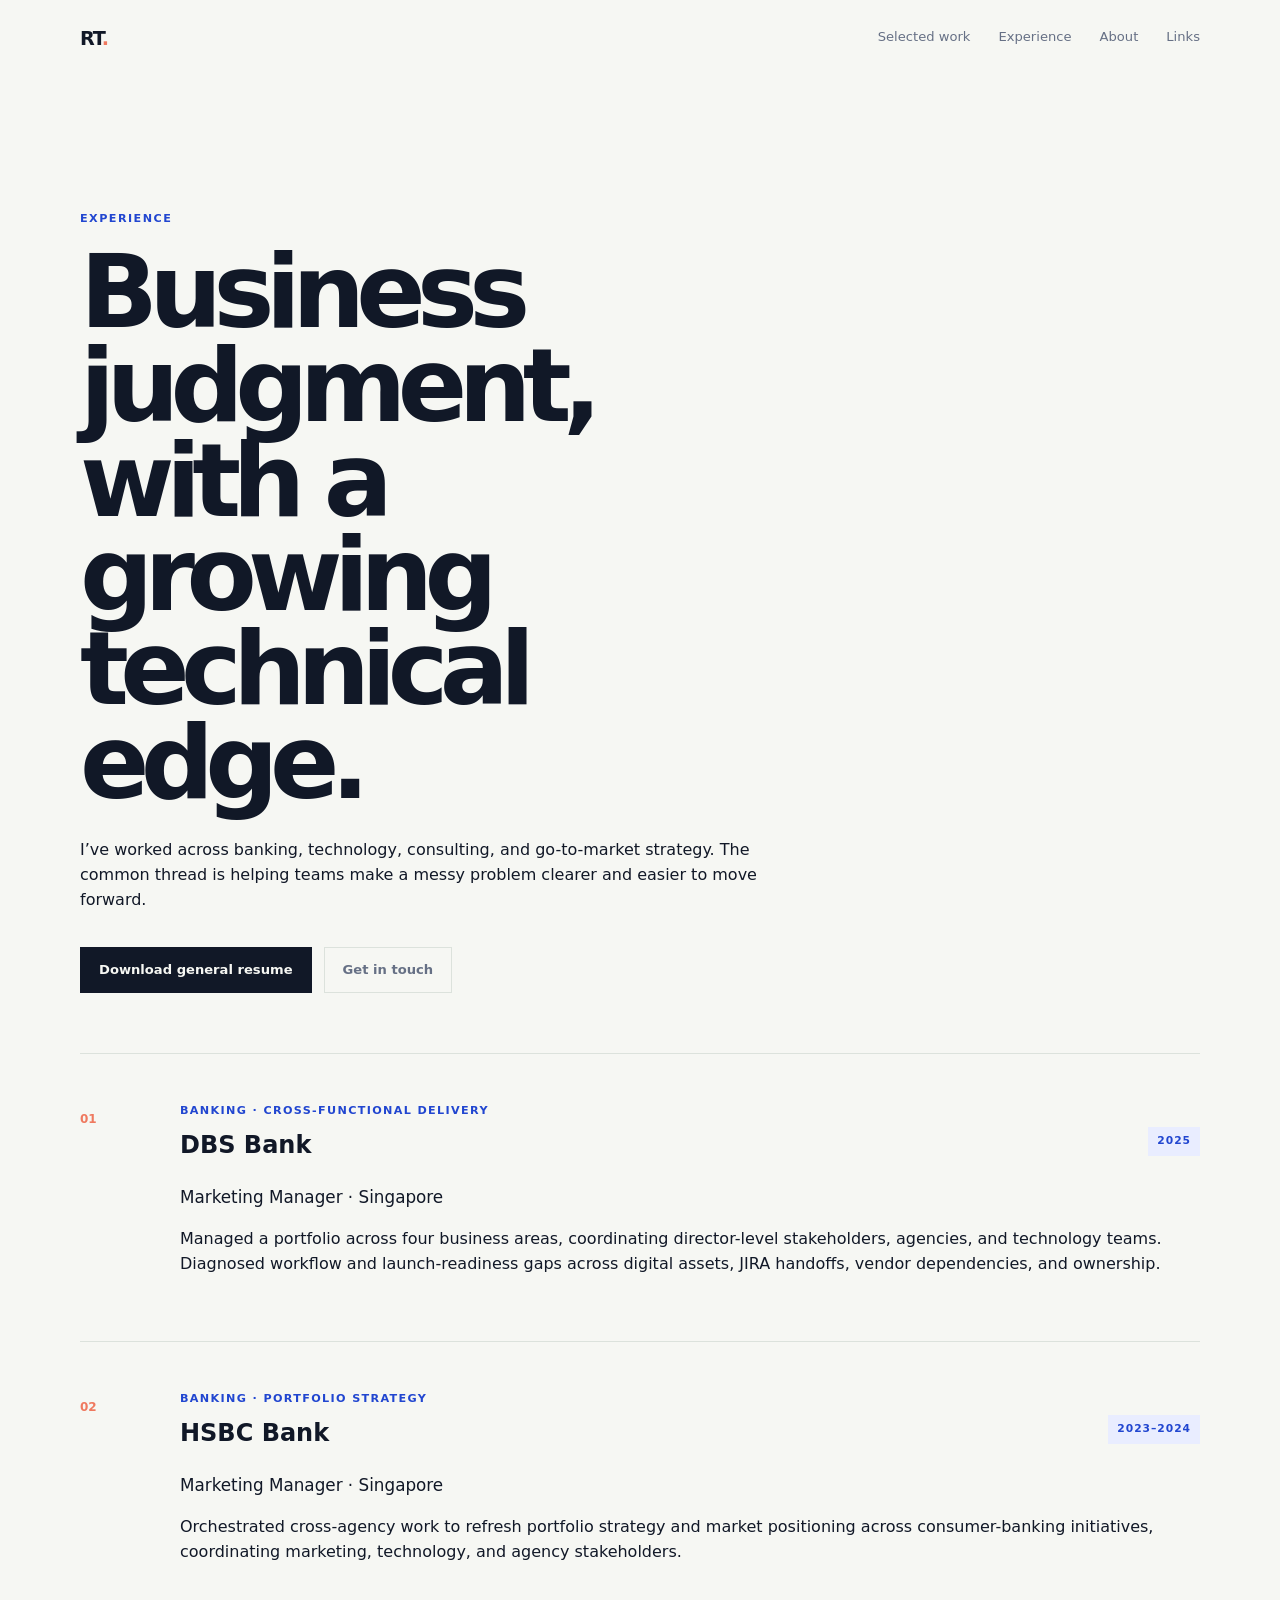
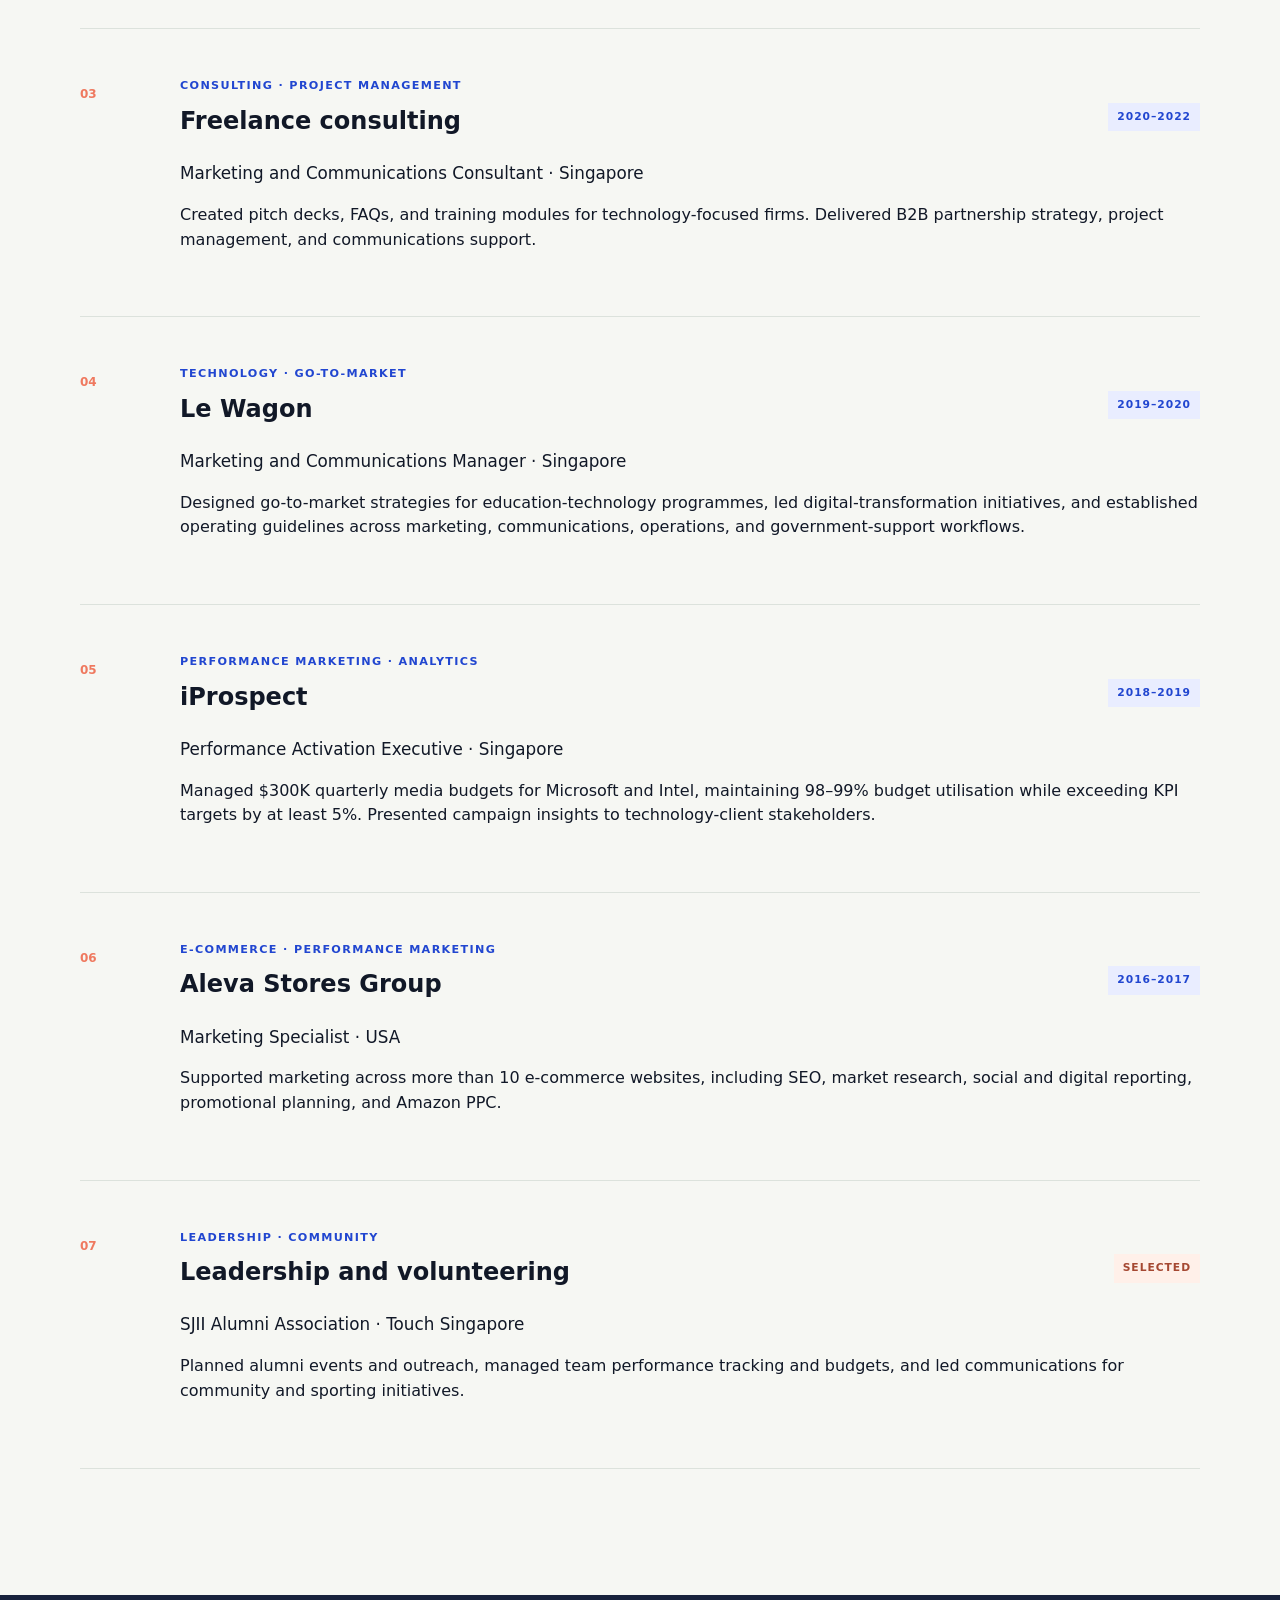
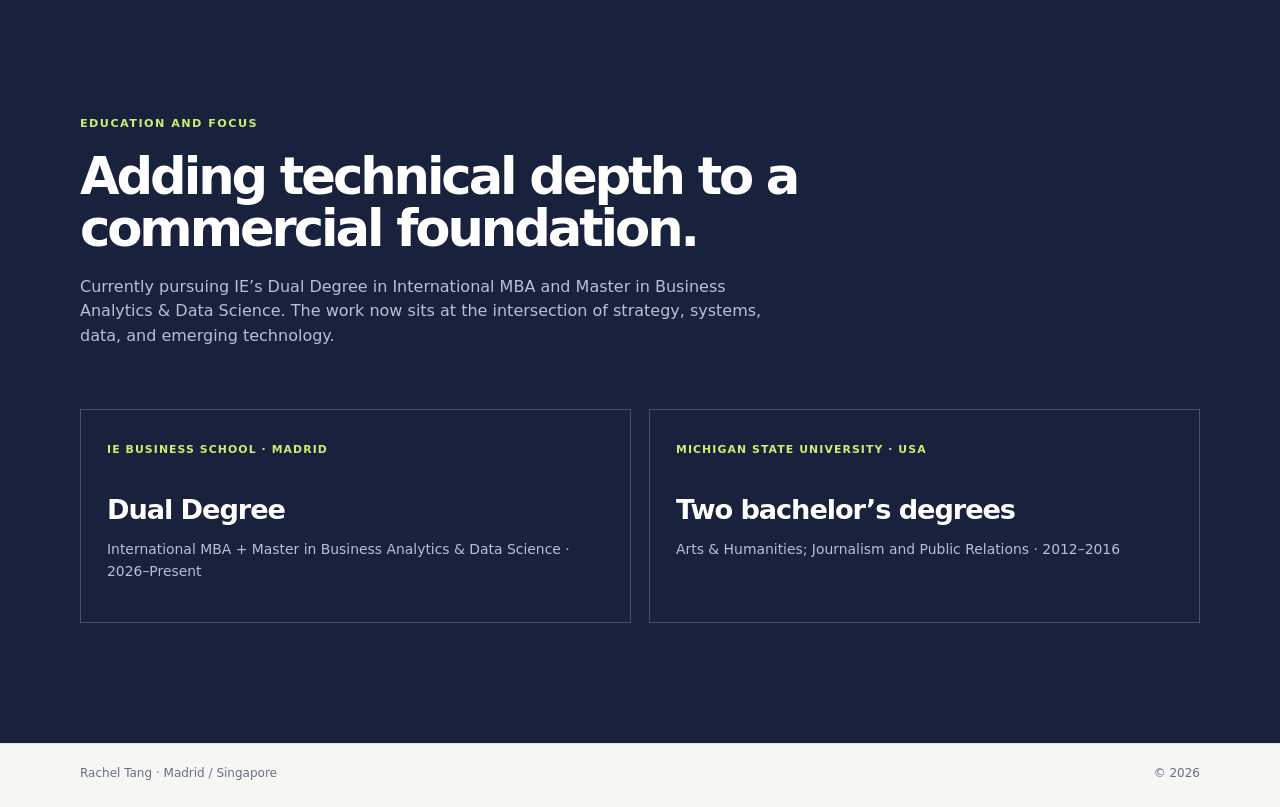
==== experience.html @ 0201ad27 "chore: backup local project state" ====
<!doctype html>
<html lang="en">
<head>
<meta charset="UTF-8" />
<meta name="viewport" content="width=device-width, initial-scale=1.0" />
<meta name="description" content="Rachel Tang — experience across banking, technology, consulting, and go-to-market strategy." />
<title>Rachel Tang — Experience</title>
<link rel="stylesheet" href="style.css" />
</head>
<body>
<nav class="site-nav" aria-label="Primary navigation">
  <a href="index.html" class="brand">RT<span>.</span></a>
  <div class="nav-links"><a href="index.html#work">Selected work</a><a href="experience.html" aria-current="page">Experience</a><a href="index.html#about">About</a><a href="links.html">Links</a></div>
</nav>

<main>
  <section class="container work-section" aria-labelledby="experience-title">
    <div class="section-heading">
      <p class="kicker">Experience</p>
      <h1 id="experience-title">Business judgment, with a growing technical edge.</h1>
      <p>I’ve worked across banking, technology, consulting, and go-to-market strategy. The common thread is helping teams make a messy problem clearer and easier to move forward.</p>
      <div class="hero-actions"><a class="button button-primary" href="RachelTang-General-Resume.pdf" download>Download general resume</a><a class="button button-quiet" href="links.html">Get in touch</a></div>
    </div>

    <div class="case-list">
      <article class="case-study"><div class="case-number">01</div><div><p class="case-type">Banking · cross-functional delivery</p><div class="case-header"><h2>DBS Bank</h2><span class="status built">2025</span></div><p class="case-summary">Marketing Manager · Singapore</p><p>Managed a portfolio across four business areas, coordinating director-level stakeholders, agencies, and technology teams. Diagnosed workflow and launch-readiness gaps across digital assets, JIRA handoffs, vendor dependencies, and ownership.</p></div></article>
      <article class="case-study"><div class="case-number">02</div><div><p class="case-type">Banking · portfolio strategy</p><div class="case-header"><h2>HSBC Bank</h2><span class="status built">2023–2024</span></div><p class="case-summary">Marketing Manager · Singapore</p><p>Orchestrated cross-agency work to refresh portfolio strategy and market positioning across consumer-banking initiatives, coordinating marketing, technology, and agency stakeholders.</p></div></article>
      <article class="case-study"><div class="case-number">03</div><div><p class="case-type">Consulting · project management</p><div class="case-header"><h2>Freelance consulting</h2><span class="status built">2020–2022</span></div><p class="case-summary">Marketing and Communications Consultant · Singapore</p><p>Created pitch decks, FAQs, and training modules for technology-focused firms. Delivered B2B partnership strategy, project management, and communications support.</p></div></article>
      <article class="case-study"><div class="case-number">04</div><div><p class="case-type">Technology · go-to-market</p><div class="case-header"><h2>Le Wagon</h2><span class="status built">2019–2020</span></div><p class="case-summary">Marketing and Communications Manager · Singapore</p><p>Designed go-to-market strategies for education-technology programmes, led digital-transformation initiatives, and established operating guidelines across marketing, communications, operations, and government-support workflows.</p></div></article>
      <article class="case-study"><div class="case-number">05</div><div><p class="case-type">Performance marketing · analytics</p><div class="case-header"><h2>iProspect</h2><span class="status built">2018–2019</span></div><p class="case-summary">Performance Activation Executive · Singapore</p><p>Managed $300K quarterly media budgets for Microsoft and Intel, maintaining 98–99% budget utilisation while exceeding KPI targets by at least 5%. Presented campaign insights to technology-client stakeholders.</p></div></article>
      <article class="case-study"><div class="case-number">06</div><div><p class="case-type">E-commerce · performance marketing</p><div class="case-header"><h2>Aleva Stores Group</h2><span class="status built">2016–2017</span></div><p class="case-summary">Marketing Specialist · USA</p><p>Supported marketing across more than 10 e-commerce websites, including SEO, market research, social and digital reporting, promotional planning, and Amazon PPC.</p></div></article>
      <article class="case-study"><div class="case-number">07</div><div><p class="case-type">Leadership · community</p><div class="case-header"><h2>Leadership and volunteering</h2><span class="status prototype">Selected</span></div><p class="case-summary">SJII Alumni Association · Touch Singapore</p><p>Planned alumni events and outreach, managed team performance tracking and budgets, and led communications for community and sporting initiatives.</p></div></article>
    </div>
  </section>

  <section class="academic-section" aria-labelledby="education-title"><div class="container"><div class="section-heading"><p class="kicker">Education and focus</p><h2 id="education-title">Adding technical depth to a commercial foundation.</h2><p>Currently pursuing IE’s Dual Degree in International MBA and Master in Business Analytics &amp; Data Science. The work now sits at the intersection of strategy, systems, data, and emerging technology.</p></div><div class="academic-grid"><div class="academic-card"><span>IE Business School · Madrid</span><h3>Dual Degree</h3><p>International MBA + Master in Business Analytics &amp; Data Science · 2026–Present</p></div><div class="academic-card"><span>Michigan State University · USA</span><h3>Two bachelor’s degrees</h3><p>Arts &amp; Humanities; Journalism and Public Relations · 2012–2016</p></div></div></div></section>
</main>
<footer class="site-footer"><div class="container"><span>Rachel Tang · Madrid / Singapore</span><span>© 2026</span></div></footer>
</body>
</html>
---- style.css ----
:root{--ink:#111827;--muted:#667085;--paper:#f6f7f3;--surface:#fff;--line:#dce2dc;--blue:#2146d0;--blue-soft:#e9edff;--lime:#c8ef72;--coral:#ef795f;--navy:#18223c}*{box-sizing:border-box}html{scroll-behavior:smooth}body{margin:0;background:var(--paper);color:var(--ink);font-family:Inter,ui-sans-serif,system-ui,-apple-system,BlinkMacSystemFont,"Segoe UI",sans-serif;line-height:1.55}a{color:inherit;text-decoration:none}a:focus-visible{outline:3px solid var(--coral);outline-offset:4px}.container{width:min(1120px,calc(100% - 48px));margin:0 auto}.site-nav{width:min(1120px,calc(100% - 48px));margin:0 auto;display:flex;align-items:center;justify-content:space-between;padding:24px 0}.brand{font-size:1.2rem;font-weight:800;letter-spacing:-.06em}.brand span{color:var(--coral)}.nav-links{display:flex;gap:28px;color:var(--muted);font-size:.82rem}.nav-links a{border-bottom:1px solid transparent;padding-bottom:3px}.nav-links a:hover{color:var(--blue);border-color:var(--blue)}.hero{display:grid;grid-template-columns:minmax(0,1.2fr) minmax(300px,.8fr);gap:76px;align-items:end;padding:104px 0 112px}.kicker{color:var(--blue);font-size:.7rem;font-weight:800;letter-spacing:.13em;text-transform:uppercase;margin:0 0 18px}h1,h2,h3,p{margin-top:0}h1{max-width:720px;font-size:clamp(3.4rem,8vw,6.8rem);line-height:.92;letter-spacing:-.085em;margin-bottom:28px}.hero-intro{max-width:650px;color:var(--muted);font-size:1.15rem;line-height:1.6}.hero-actions{display:flex;gap:12px;flex-wrap:wrap;margin-top:34px}.button{display:inline-flex;align-items:center;min-height:46px;padding:0 18px;border:1px solid var(--ink);font-size:.82rem;font-weight:700}.button-primary{background:var(--ink);color:var(--paper)}.button-primary:hover{background:var(--blue);border-color:var(--blue)}.button-quiet{border-color:var(--line);color:var(--muted)}.button-quiet:hover{border-color:var(--blue);color:var(--blue)}.signal-board{background:var(--navy);color:#fff;padding:24px;min-height:300px;position:relative;overflow:hidden}.signal-board:after{content:"";width:160px;height:160px;border:1px solid rgba(200,239,114,.5);border-radius:50%;position:absolute;right:-60px;bottom:-70px;box-shadow:0 0 0 20px rgba(200,239,114,.08),0 0 0 42px rgba(200,239,114,.05)}.signal-board-top{display:flex;justify-content:space-between;color:#aab4d0;font-size:.67rem;letter-spacing:.12em;font-weight:700;margin-bottom:52px}.signal-line{display:flex;align-items:center;gap:13px;padding:12px 0;border-bottom:1px solid rgba(255,255,255,.12);font-size:1.05rem}.signal-line i{width:10px;height:10px;background:var(--lime);display:block;border-radius:50%}.signal-line i.alt{background:#8fd2ff}.signal-line i.hot{background:var(--coral)}.signal-note{max-width:240px;color:#aab4d0;font-size:.78rem;margin:38px 0 0}.proof-strip{background:var(--lime)}.proof-grid{display:grid;grid-template-columns:repeat(3,1fr)}.proof-grid>div{padding:28px 26px 30px 0;border-right:1px solid rgba(24,34,60,.18)}.proof-grid>div:not(:first-child){padding-left:26px}.proof-grid>div:last-child{border:0}.proof-grid span{display:block;color:var(--blue);font-size:.7rem;font-weight:800;margin-bottom:14px}.proof-grid strong{font-size:1.05rem}.proof-grid p{color:#40502a;font-size:.82rem;margin:6px 0 0;max-width:250px}.work-section,.about-section{padding:132px 0 126px}.section-heading{max-width:720px;margin-bottom:60px}.section-heading h2,.about-grid h2{font-size:clamp(2rem,4vw,3.7rem);line-height:1.02;letter-spacing:-.06em;margin-bottom:20px}.section-heading>p:last-child,.about-grid p{color:var(--muted)}.case-list{border-top:1px solid var(--line)}.case-study{display:grid;grid-template-columns:80px 1fr;gap:20px;padding:48px 0;border-bottom:1px solid var(--line)}.case-number{color:var(--coral);font-size:.75rem;font-weight:800;padding-top:8px}.case-header{display:flex;align-items:flex-start;justify-content:space-between;gap:20px}.case-type{color:var(--blue);font-size:.7rem;letter-spacing:.12em;text-transform:uppercase;font-weight:800;margin-bottom:8px}.case-header h3{font-size:clamp(1.6rem,3vw,2.5rem);line-height:1;letter-spacing:-.05em;margin-bottom:16px}.case-summary{max-width:720px;font-size:1.05rem}.status{flex:0 0 auto;font-size:.67rem;letter-spacing:.09em;text-transform:uppercase;font-weight:800;padding:6px 9px}.status.built{background:var(--blue-soft);color:var(--blue)}.status.prototype{background:#fff0e9;color:#a54832}.case-details{display:grid;grid-template-columns:repeat(3,1fr);gap:20px;margin:30px 0}.case-details>div{border-top:2px solid var(--ink);padding-top:12px}.case-details span{font-size:.67rem;color:var(--muted);text-transform:uppercase;letter-spacing:.11em;font-weight:800}.case-details p{color:var(--muted);font-size:.84rem;margin:8px 0 0}.case-source{color:var(--blue);font-size:.8rem;font-weight:800}.case-source:hover{color:var(--coral)}.academic-section{background:var(--navy);color:#fff;padding:120px 0}.academic-section .kicker{color:var(--lime)}.academic-section .section-heading>p:last-child{color:#b8c0d1}.academic-grid{display:grid;grid-template-columns:1fr 1fr;gap:18px}.academic-card{padding:26px;border:1px solid rgba(255,255,255,.22);min-height:210px}.academic-card:hover{border-color:var(--lime)}.academic-card span{color:var(--lime);font-size:.68rem;letter-spacing:.1em;text-transform:uppercase;font-weight:800}.academic-card h3{font-size:1.7rem;letter-spacing:-.04em;margin:28px 0 8px}.academic-card p{color:#b8c0d1;font-size:.87rem}.academic-card b{color:#fff;font-size:.78rem}.about-grid{display:grid;grid-template-columns:1fr 1fr;gap:100px}.about-grid h2{max-width:490px}.about-grid p{max-width:520px}.site-footer{border-top:1px solid var(--line);color:var(--muted);font-size:.75rem}.site-footer .container{display:flex;justify-content:space-between;padding:20px 0 24px}.links-page .container{max-width:480px;text-align:center;padding-top:52px}.links-page .avatar{width:72px;height:72px;border-radius:50%;background:linear-gradient(135deg,var(--lime),#8fd2ff);margin:0 auto 18px}.links-page .eyebrow{color:var(--blue);font-size:.7rem;font-weight:800;letter-spacing:.13em;text-transform:uppercase}.links-page h1{font-size:clamp(2.5rem,8vw,4rem);margin:8px 0}.links-page .subtitle{color:var(--muted);margin-bottom:30px}.link-list{display:flex;flex-direction:column;gap:12px;margin-top:28px}.link-btn{display:block;background:var(--surface);border:1px solid var(--line);padding:16px 20px;font-weight:700}.link-btn:hover{border-color:var(--blue);color:var(--blue)}.link-btn .desc{display:block;color:var(--muted);font-size:.78rem;font-weight:400;margin-top:3px}.links-page footer{width:min(480px,calc(100% - 48px));margin:58px auto 0;padding:20px 0;border-top:1px solid var(--line);color:var(--muted);font-size:.75rem;text-align:center}@media(max-width:760px){.container,.site-nav{width:min(100% - 36px,1120px)}.site-nav{padding:18px 0}.nav-links{gap:14px;font-size:.75rem}.hero{grid-template-columns:1fr;gap:50px;padding:72px 0 76px}.signal-board{min-height:270px}.proof-grid,.academic-grid,.about-grid{grid-template-columns:1fr}.proof-grid>div,.proof-grid>div:not(:first-child){border-right:0;border-bottom:1px solid rgba(24,34,60,.18);padding:22px 0}.work-section,.about-section{padding:86px 0}.academic-section{padding:84px 0}.case-study{grid-template-columns:1fr;gap:4px;padding:38px 0}.case-number{padding-top:0}.case-details{grid-template-columns:1fr;gap:16px}.case-header{display:block}.status{display:inline-block;margin-bottom:10px}.site-footer .container{gap:12px;flex-direction:column}}@media(prefers-reduced-motion:reduce){html{scroll-behavior:auto}}
:root{--ink:#111827;--muted:#667085;--paper:#f6f7f3;--surface:#fff;--line:#dce2dc;--blue:#2146d0;--blue-soft:#e9edff;--lime:#c8ef72;--coral:#ef795f;--navy:#18223c}*{box-sizing:border-box}html{scroll-behavior:smooth}body{margin:0;background:var(--paper);color:var(--ink);font-family:Inter,ui-sans-serif,system-ui,-apple-system,BlinkMacSystemFont,"Segoe UI",sans-serif;line-height:1.55}a{color:inherit;text-decoration:none}a:focus-visible{outline:3px solid var(--coral);outline-offset:4px}.container{width:min(1120px,calc(100% - 48px));margin:0 auto}.site-nav{width:min(1120px,calc(100% - 48px));margin:0 auto;display:flex;align-items:center;justify-content:space-between;padding:24px 0}.brand{font-size:1.2rem;font-weight:800;letter-spacing:-.06em}.brand span{color:var(--coral)}.nav-links{display:flex;gap:28px;color:var(--muted);font-size:.82rem}.nav-links a{border-bottom:1px solid transparent;padding-bottom:3px}.nav-links a:hover{color:var(--blue);border-color:var(--blue)}.hero{display:grid;grid-template-columns:minmax(0,1.2fr) minmax(300px,.8fr);gap:76px;align-items:end;padding:104px 0 112px}.kicker{color:var(--blue);font-size:.7rem;font-weight:800;letter-spacing:.13em;text-transform:uppercase;margin:0 0 18px}h1,h2,h3,p{margin-top:0}h1{max-width:720px;font-size:clamp(3.4rem,8vw,6.8rem);line-height:.92;letter-spacing:-.085em;margin-bottom:28px}.hero-intro{max-width:650px;color:var(--muted);font-size:1.15rem;line-height:1.6}.hero-actions{display:flex;gap:12px;flex-wrap:wrap;margin-top:34px}.button{display:inline-flex;align-items:center;min-height:46px;padding:0 18px;border:1px solid var(--ink);font-size:.82rem;font-weight:700}.button-primary{background:var(--ink);color:var(--paper)}.button-primary:hover{background:var(--blue);border-color:var(--blue)}.button-quiet{border-color:var(--line);color:var(--muted)}.button-quiet:hover{border-color:var(--blue);color:var(--blue)}.signal-board{background:var(--navy);color:#fff;padding:24px;min-height:300px;position:relative;overflow:hidden}.signal-board:after{content:"";width:160px;height:160px;border:1px solid rgba(200,239,114,.5);border-radius:50%;position:absolute;right:-60px;bottom:-70px;box-shadow:0 0 0 20px rgba(200,239,114,.08),0 0 0 42px rgba(200,239,114,.05)}.signal-board-top{display:flex;justify-content:space-between;color:#aab4d0;font-size:.67rem;letter-spacing:.12em;font-weight:700;margin-bottom:52px}.signal-line{display:flex;align-items:center;gap:13px;padding:12px 0;border-bottom:1px solid rgba(255,255,255,.12);font-size:1.05rem}.signal-line i{width:10px;height:10px;background:var(--lime);display:block;border-radius:50%}.signal-line i.alt{background:#8fd2ff}.signal-line i.hot{background:var(--coral)}.signal-note{max-width:240px;color:#aab4d0;font-size:.78rem;margin:38px 0 0}.proof-strip{background:var(--lime)}.proof-grid{display:grid;grid-template-columns:repeat(3,1fr)}.proof-grid>div{padding:28px 26px 30px 0;border-right:1px solid rgba(24,34,60,.18)}.proof-grid>div:not(:first-child){padding-left:26px}.proof-grid>div:last-child{border:0}.proof-grid span{display:block;color:var(--blue);font-size:.7rem;font-weight:800;margin-bottom:14px}.proof-grid strong{font-size:1.05rem}.proof-grid p{color:#40502a;font-size:.82rem;margin:6px 0 0;max-width:250px}.work-section,.about-section{padding:132px 0 126px}.section-heading{max-width:720px;margin-bottom:60px}.section-heading h2,.about-grid h2{font-size:clamp(2rem,4vw,3.7rem);line-height:1.02;letter-spacing:-.06em;margin-bottom:20px}.section-heading>p:last-child,.about-grid p{color:var(--muted)}.case-list{border-top:1px solid var(--line)}.case-study{display:grid;grid-template-columns:80px 1fr;gap:20px;padding:48px 0;border-bottom:1px solid var(--line)}.case-number{color:var(--coral);font-size:.75rem;font-weight:800;padding-top:8px}.case-header{display:flex;align-items:flex-start;justify-content:space-between;gap:20px}.case-type{color:var(--blue);font-size:.7rem;letter-spacing:.12em;text-transform:uppercase;font-weight:800;margin-bottom:8px}.case-header h3{font-size:clamp(1.6rem,3vw,2.5rem);line-height:1;letter-spacing:-.05em;margin-bottom:16px}.case-summary{max-width:720px;font-size:1.05rem}.status{flex:0 0 auto;font-size:.67rem;letter-spacing:.09em;text-transform:uppercase;font-weight:800;padding:6px 9px}.status.built{background:var(--blue-soft);color:var(--blue)}.status.prototype{background:#fff0e9;color:#a54832}.case-details{display:grid;grid-template-columns:repeat(3,1fr);gap:20px;margin:30px 0}.case-details>div{border-top:2px solid var(--ink);padding-top:12px}.case-details span{font-size:.67rem;color:var(--muted);text-transform:uppercase;letter-spacing:.11em;font-weight:800}.case-details p{color:var(--muted);font-size:.84rem;margin:8px 0 0}.case-source{color:var(--blue);font-size:.8rem;font-weight:800}.case-source:hover{color:var(--coral)}.academic-section{background:var(--navy);color:#fff;padding:120px 0}.academic-section .kicker{color:var(--lime)}.academic-section .section-heading>p:last-child{color:#b8c0d1}.academic-grid{display:grid;grid-template-columns:1fr 1fr;gap:18px}.academic-card{padding:26px;border:1px solid rgba(255,255,255,.22);min-height:210px}.academic-card:hover{border-color:var(--lime)}.academic-card span{color:var(--lime);font-size:.68rem;letter-spacing:.1em;text-transform:uppercase;font-weight:800}.academic-card h3{font-size:1.7rem;letter-spacing:-.04em;margin:28px 0 8px}.academic-card p{color:#b8c0d1;font-size:.87rem}.academic-card b{color:#fff;font-size:.78rem}.about-grid{display:grid;grid-template-columns:1fr 1fr;gap:100px}.about-grid h2{max-width:490px}.about-grid p{max-width:520px}.site-footer{border-top:1px solid var(--line);color:var(--muted);font-size:.75rem}.site-footer .container{display:flex;justify-content:space-between;padding:20px 0 24px}.links-page .container{max-width:480px;text-align:center;padding-top:52px}.links-page .avatar{width:72px;height:72px;border-radius:50%;background:linear-gradient(135deg,var(--lime),#8fd2ff);margin:0 auto 18px}.links-page .eyebrow{color:var(--blue);font-size:.7rem;font-weight:800;letter-spacing:.13em;text-transform:uppercase}.links-page h1{font-size:clamp(2.5rem,8vw,4rem);margin:8px 0}.links-page .subtitle{color:var(--muted);margin-bottom:30px}.link-list{display:flex;flex-direction:column;gap:12px;margin-top:28px}.link-btn{display:block;background:var(--surface);border:1px solid var(--line);padding:16px 20px;font-weight:700}.link-btn:hover{border-color:var(--blue);color:var(--blue)}.link-btn .desc{display:block;color:var(--muted);font-size:.78rem;font-weight:400;margin-top:3px}.links-page footer{width:min(480px,calc(100% - 48px));margin:58px auto 0;padding:20px 0;border-top:1px solid var(--line);color:var(--muted);font-size:.75rem;text-align:center}@media(max-width:760px){.container,.site-nav{width:min(100% - 36px,1120px)}.site-nav{padding:18px 0}.nav-links{gap:14px;font-size:.75rem}.hero{grid-template-columns:1fr;gap:50px;padding:72px 0 76px}.signal-board{min-height:270px}.proof-grid,.academic-grid,.about-grid{grid-template-columns:1fr}.proof-grid>div,.proof-grid>div:not(:first-child){border-right:0;border-bottom:1px solid rgba(24,34,60,.18);padding:22px 0}.work-section,.about-section{padding:86px 0}.academic-section{padding:84px 0}.case-study{grid-template-columns:1fr;gap:4px;padding:38px 0}.case-number{padding-top:0}.case-details{grid-template-columns:1fr;gap:16px}.case-header{display:block}.status{display:inline-block;margin-bottom:10px}.site-footer .container{gap:12px;flex-direction:column}}@media(prefers-reduced-motion:reduce){html{scroll-behavior:auto}}
:root{--ink:#111827;--muted:#667085;--paper:#f6f7f3;--surface:#fff;--line:#dce2dc;--blue:#2146d0;--blue-soft:#e9edff;--lime:#c8ef72;--coral:#ef795f;--navy:#18223c}*{box-sizing:border-box}html{scroll-behavior:smooth}body{margin:0;background:var(--paper);color:var(--ink);font-family:Inter,ui-sans-serif,system-ui,-apple-system,BlinkMacSystemFont,"Segoe UI",sans-serif;line-height:1.55}a{color:inherit;text-decoration:none}a:focus-visible{outline:3px solid var(--coral);outline-offset:4px}.container{width:min(1120px,calc(100% - 48px));margin:0 auto}.site-nav{width:min(1120px,calc(100% - 48px));margin:0 auto;display:flex;align-items:center;justify-content:space-between;padding:24px 0}.brand{font-size:1.2rem;font-weight:800;letter-spacing:-.06em}.brand span{color:var(--coral)}.nav-links{display:flex;gap:28px;color:var(--muted);font-size:.82rem}.nav-links a{border-bottom:1px solid transparent;padding-bottom:3px}.nav-links a:hover{color:var(--blue);border-color:var(--blue)}.hero{display:grid;grid-template-columns:minmax(0,1.2fr) minmax(300px,.8fr);gap:76px;align-items:end;padding:104px 0 112px}.kicker{color:var(--blue);font-size:.7rem;font-weight:800;letter-spacing:.13em;text-transform:uppercase;margin:0 0 18px}h1,h2,h3,p{margin-top:0}h1{max-width:720px;font-size:clamp(3.4rem,8vw,6.8rem);line-height:.92;letter-spacing:-.085em;margin-bottom:28px}.hero-intro{max-width:650px;color:var(--muted);font-size:1.15rem;line-height:1.6}.hero-actions{display:flex;gap:12px;flex-wrap:wrap;margin-top:34px}.button{display:inline-flex;align-items:center;min-height:46px;padding:0 18px;border:1px solid var(--ink);font-size:.82rem;font-weight:700}.button-primary{background:var(--ink);color:var(--paper)}.button-primary:hover{background:var(--blue);border-color:var(--blue)}.button-quiet{border-color:var(--line);color:var(--muted)}.button-quiet:hover{border-color:var(--blue);color:var(--blue)}.signal-board{background:var(--navy);color:#fff;padding:24px;min-height:300px;position:relative;overflow:hidden}.signal-board:after{content:"";width:160px;height:160px;border:1px solid rgba(200,239,114,.5);border-radius:50%;position:absolute;right:-60px;bottom:-70px;box-shadow:0 0 0 20px rgba(200,239,114,.08),0 0 0 42px rgba(200,239,114,.05)}.signal-board-top{display:flex;justify-content:space-between;color:#aab4d0;font-size:.67rem;letter-spacing:.12em;font-weight:700;margin-bottom:52px}.signal-line{display:flex;align-items:center;gap:13px;padding:12px 0;border-bottom:1px solid rgba(255,255,255,.12);font-size:1.05rem}.signal-line i{width:10px;height:10px;background:var(--lime);display:block;border-radius:50%}.signal-line i.alt{background:#8fd2ff}.signal-line i.hot{background:var(--coral)}.signal-note{max-width:240px;color:#aab4d0;font-size:.78rem;margin:38px 0 0}.proof-strip{background:var(--lime)}.proof-grid{display:grid;grid-template-columns:repeat(3,1fr)}.proof-grid>div{padding:28px 26px 30px 0;border-right:1px solid rgba(24,34,60,.18)}.proof-grid>div:not(:first-child){padding-left:26px}.proof-grid>div:last-child{border:0}.proof-grid span{display:block;color:var(--blue);font-size:.7rem;font-weight:800;margin-bottom:14px}.proof-grid strong{font-size:1.05rem}.proof-grid p{color:#40502a;font-size:.82rem;margin:6px 0 0;max-width:250px}.work-section,.about-section{padding:132px 0 126px}.section-heading{max-width:720px;margin-bottom:60px}.section-heading h2,.about-grid h2{font-size:clamp(2rem,4vw,3.7rem);line-height:1.02;letter-spacing:-.06em;margin-bottom:20px}.section-heading>p:last-child,.about-grid p{color:var(--muted)}.case-list{border-top:1px solid var(--line)}.case-study{display:grid;grid-template-columns:80px 1fr;gap:20px;padding:48px 0;border-bottom:1px solid var(--line)}.case-number{color:var(--coral);font-size:.75rem;font-weight:800;padding-top:8px}.case-header{display:flex;align-items:flex-start;justify-content:space-between;gap:20px}.case-type{color:var(--blue);font-size:.7rem;letter-spacing:.12em;text-transform:uppercase;font-weight:800;margin-bottom:8px}.case-header h3{font-size:clamp(1.6rem,3vw,2.5rem);line-height:1;letter-spacing:-.05em;margin-bottom:16px}.case-summary{max-width:720px;font-size:1.05rem}.status{flex:0 0 auto;font-size:.67rem;letter-spacing:.09em;text-transform:uppercase;font-weight:800;padding:6px 9px}.status.built{background:var(--blue-soft);color:var(--blue)}.status.prototype{background:#fff0e9;color:#a54832}.case-details{display:grid;grid-template-columns:repeat(3,1fr);gap:20px;margin:30px 0}.case-details>div{border-top:2px solid var(--ink);padding-top:12px}.case-details span{font-size:.67rem;color:var(--muted);text-transform:uppercase;letter-spacing:.11em;font-weight:800}.case-details p{color:var(--muted);font-size:.84rem;margin:8px 0 0}.case-source{color:var(--blue);font-size:.8rem;font-weight:800}.case-source:hover{color:var(--coral)}.academic-section{background:var(--navy);color:#fff;padding:120px 0}.academic-section .kicker{color:var(--lime)}.academic-section .section-heading>p:last-child{color:#b8c0d1}.academic-grid{display:grid;grid-template-columns:1fr 1fr;gap:18px}.academic-card{padding:26px;border:1px solid rgba(255,255,255,.22);min-height:210px}.academic-card:hover{border-color:var(--lime)}.academic-card span{color:var(--lime);font-size:.68rem;letter-spacing:.1em;text-transform:uppercase;font-weight:800}.academic-card h3{font-size:1.7rem;letter-spacing:-.04em;margin:28px 0 8px}.academic-card p{color:#b8c0d1;font-size:.87rem}.academic-card b{color:#fff;font-size:.78rem}.about-grid{display:grid;grid-template-columns:1fr 1fr;gap:100px}.about-grid h2{max-width:490px}.about-grid p{max-width:520px}.site-footer{border-top:1px solid var(--line);color:var(--muted);font-size:.75rem}.site-footer .container{display:flex;justify-content:space-between;padding:20px 0 24px}.links-page .container{max-width:480px;text-align:center;padding-top:52px}.links-page .avatar{width:72px;height:72px;border-radius:50%;background:linear-gradient(135deg,var(--lime),#8fd2ff);margin:0 auto 18px}.links-page .eyebrow{color:var(--blue);font-size:.7rem;font-weight:800;letter-spacing:.13em;text-transform:uppercase}.links-page h1{font-size:clamp(2.5rem,8vw,4rem);margin:8px 0}.links-page .subtitle{color:var(--muted);margin-bottom:30px}.link-list{display:flex;flex-direction:column;gap:12px;margin-top:28px}.link-btn{display:block;background:var(--surface);border:1px solid var(--line);padding:16px 20px;font-weight:700}.link-btn:hover{border-color:var(--blue);color:var(--blue)}.link-btn .desc{display:block;color:var(--muted);font-size:.78rem;font-weight:400;margin-top:3px}.links-page footer{width:min(480px,calc(100% - 48px));margin:58px auto 0;padding:20px 0;border-top:1px solid var(--line);color:var(--muted);font-size:.75rem;text-align:center}@media(max-width:760px){.container,.site-nav{width:min(100% - 36px,1120px)}.site-nav{padding:18px 0}.nav-links{gap:14px;font-size:.75rem}.hero{grid-template-columns:1fr;gap:50px;padding:72px 0 76px}.signal-board{min-height:270px}.proof-grid,.academic-grid,.about-grid{grid-template-columns:1fr}.proof-grid>div,.proof-grid>div:not(:first-child){border-right:0;border-bottom:1px solid rgba(24,34,60,.18);padding:22px 0}.work-section,.about-section{padding:86px 0}.academic-section{padding:84px 0}.case-study{grid-template-columns:1fr;gap:4px;padding:38px 0}.case-number{padding-top:0}.case-details{grid-template-columns:1fr;gap:16px}.case-header{display:block}.status{display:inline-block;margin-bottom:10px}.site-footer .container{gap:12px;flex-direction:column}}@media(prefers-reduced-motion:reduce){html{scroll-behavior:auto}}
.summary-note{color:var(--muted);font-size:.78rem;margin:18px 0 0}
/* Keep the expanded navigation usable on narrow screens. */
.nav-links{flex-wrap:wrap;justify-content:flex-end;gap:8px 28px}
@media(max-width:760px){.site-nav{align-items:flex-start}.nav-links{max-width:75%;gap:8px 14px;font-size:.75rem}}
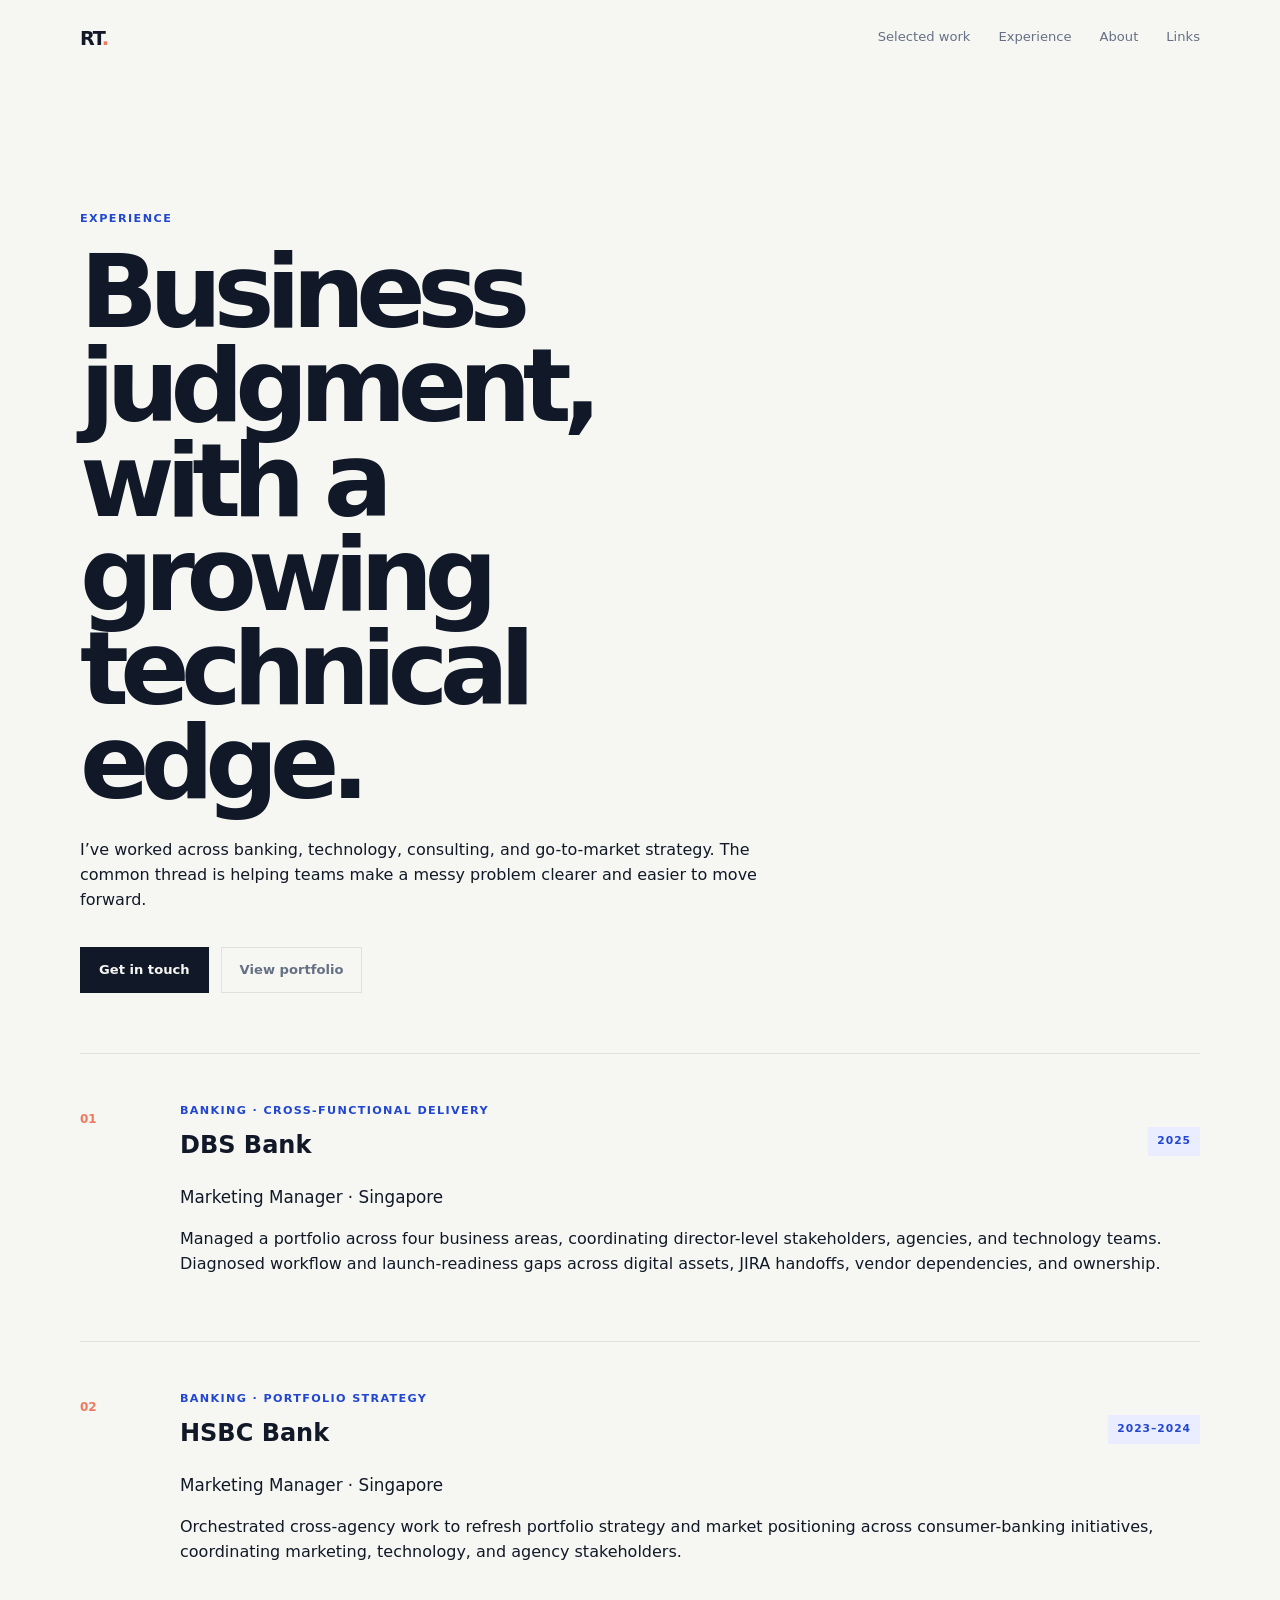
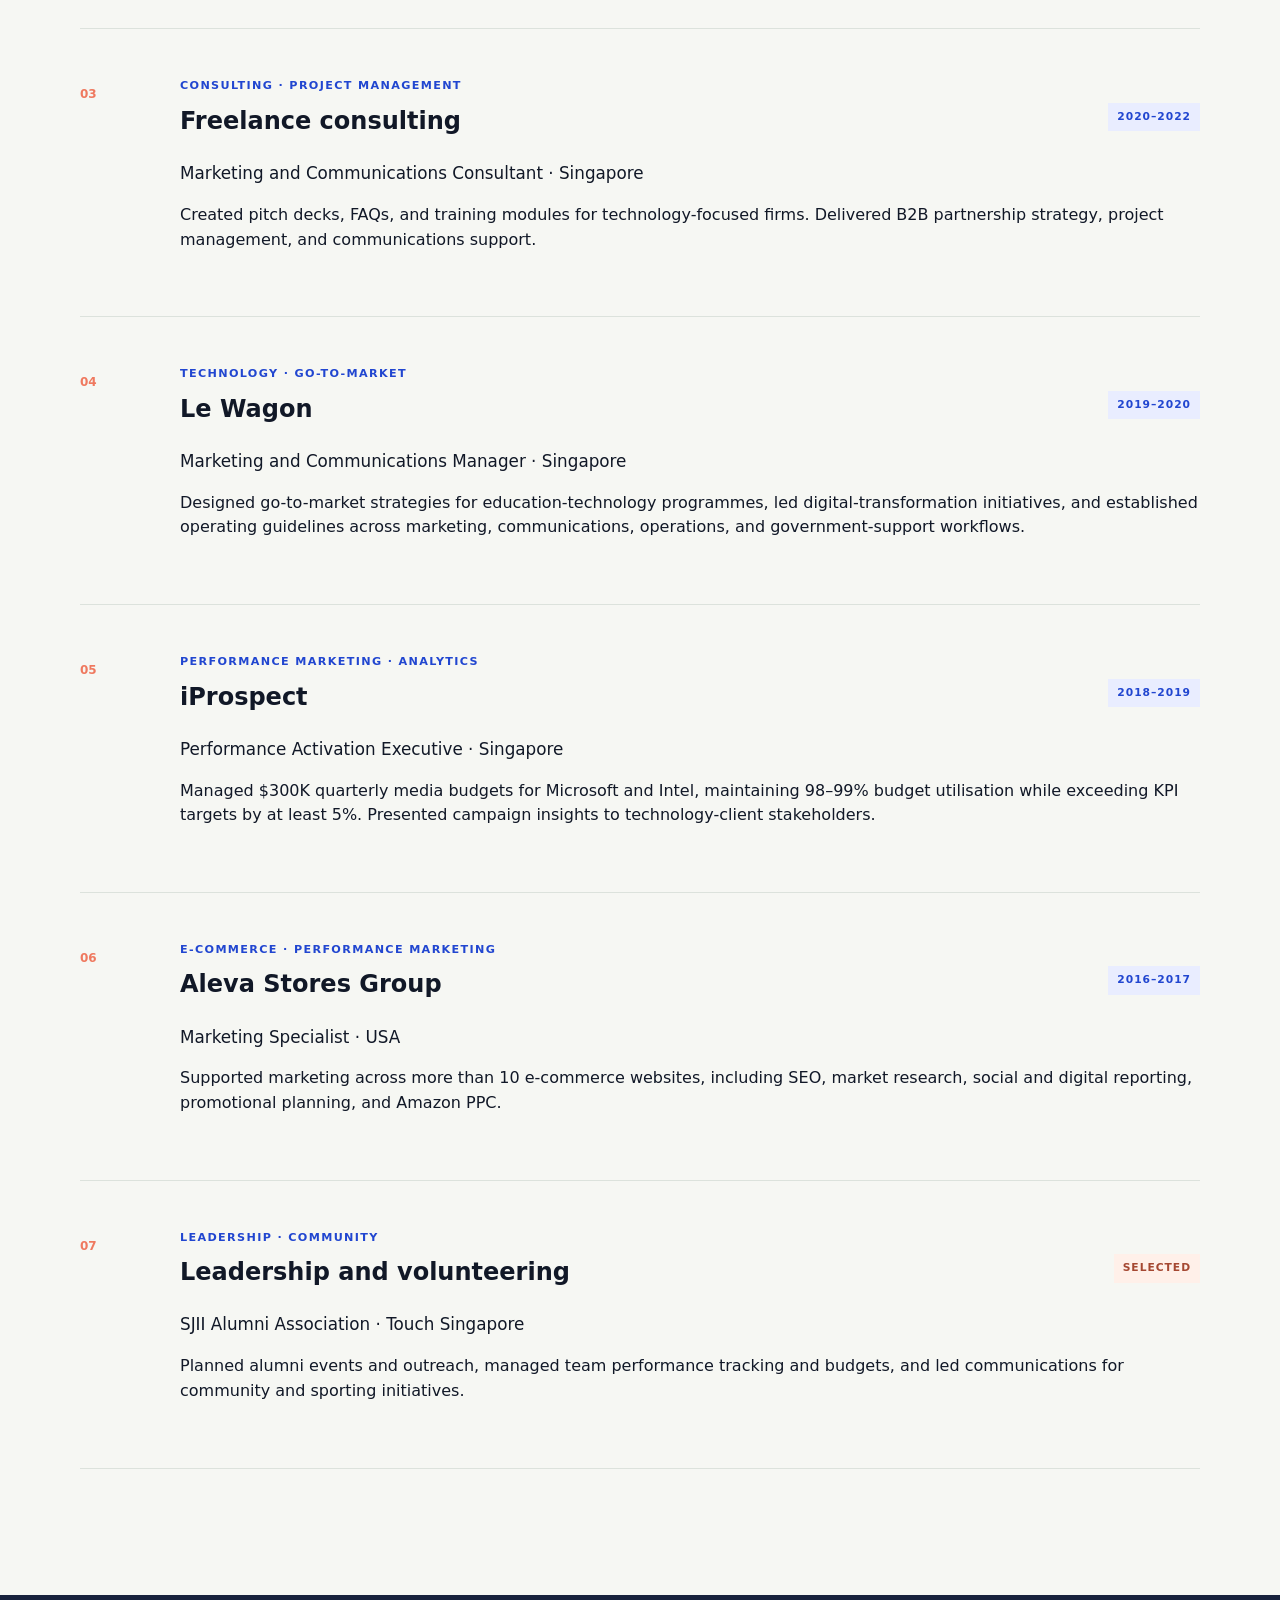
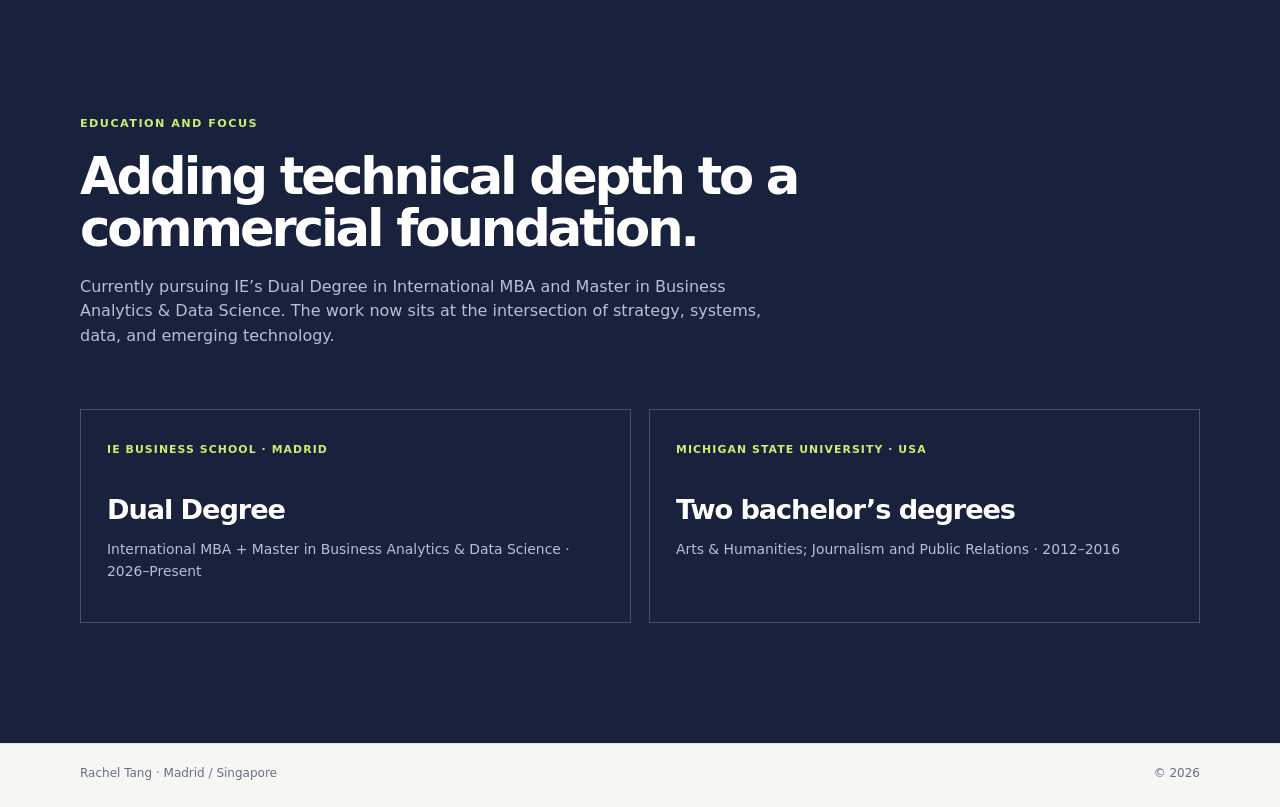
==== commit 67c4f648: "docs: prepare portfolio for public review" ====
--- a/experience.html
+++ b/experience.html
@@ -19,7 +19,7 @@
       <p class="kicker">Experience</p>
       <h1 id="experience-title">Business judgment, with a growing technical edge.</h1>
       <p>I’ve worked across banking, technology, consulting, and go-to-market strategy. The common thread is helping teams make a messy problem clearer and easier to move forward.</p>
-      <div class="hero-actions"><a class="button button-primary" href="RachelTang-General-Resume.pdf" download>Download general resume</a><a class="button button-quiet" href="links.html">Get in touch</a></div>
+      <div class="hero-actions"><a class="button button-primary" href="links.html">Get in touch</a><a class="button button-quiet" href="index.html">View portfolio</a></div>
     </div>
 
     <div class="case-list">
